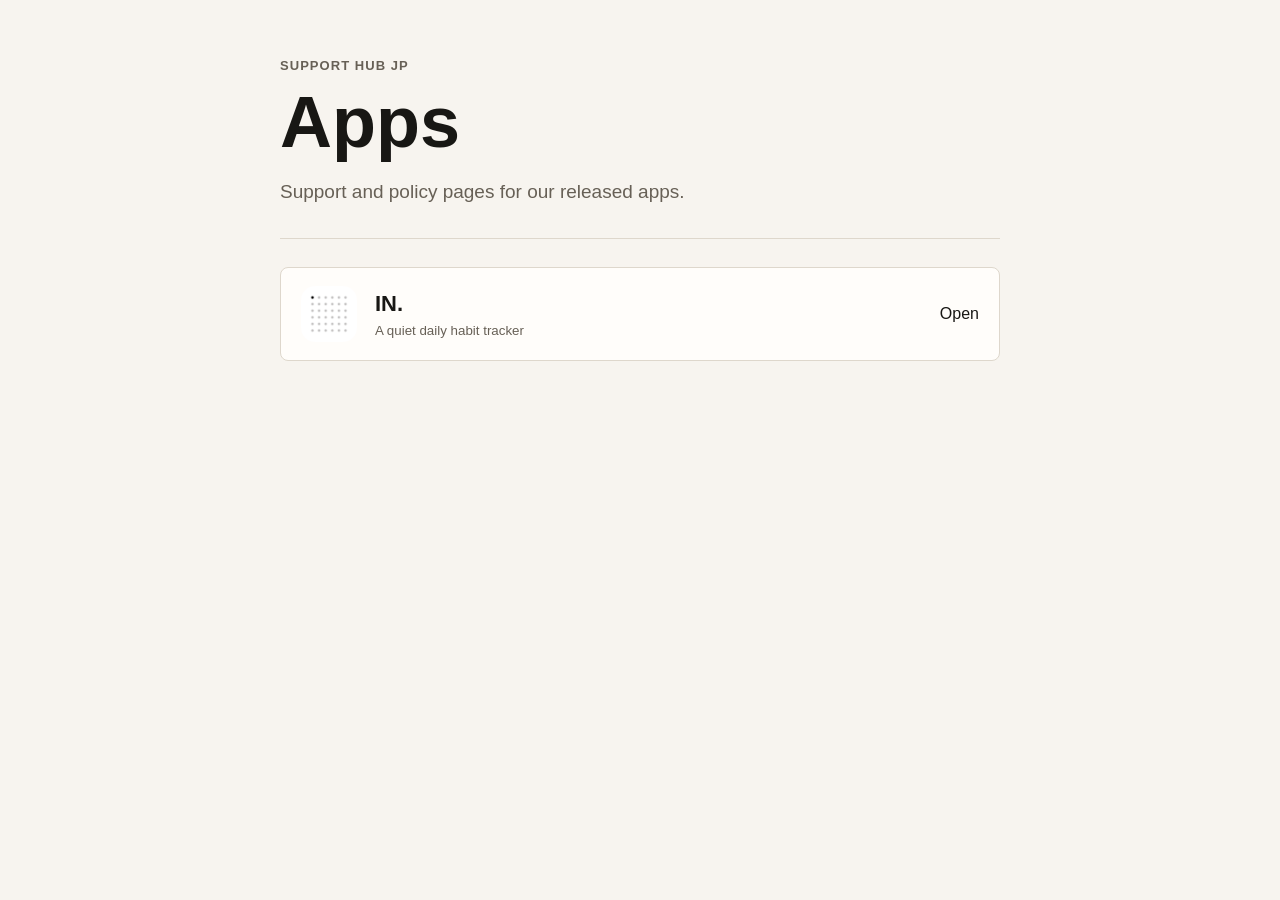
==== index.html @ 77921ec6 "Create public support pages" ====
<!doctype html>
<html lang="en">
<head>
  <meta charset="utf-8">
  <meta name="viewport" content="width=device-width, initial-scale=1">
  <title>Support Hub JP</title>
  <link rel="stylesheet" href="/styles.css">
</head>
<body>
  <main class="page">
    <section class="hero">
      <p class="eyebrow">Support Hub JP</p>
      <h1>Apps</h1>
      <p class="lead">Support and policy pages for our released apps.</p>
    </section>

    <section class="app-list" aria-label="Apps">
      <a class="app-link" href="/in/">
        <img src="/icon-in.png" alt="" class="app-icon">
        <span>
          <strong>IN.</strong>
          <small>A quiet daily habit tracker</small>
        </span>
        <span aria-hidden="true">Open</span>
      </a>
    </section>
  </main>
</body>
</html>
---- styles.css ----
:root {
  color-scheme: light dark;
  --bg: #f7f4ef;
  --text: #181714;
  --muted: #676056;
  --line: #ded7cc;
  --surface: #fffdfa;
  --accent: #2f6958;
}

@media (prefers-color-scheme: dark) {
  :root {
    --bg: #151413;
    --text: #f3eee7;
    --muted: #b7aea2;
    --line: #39342d;
    --surface: #1e1c19;
    --accent: #8cc7b4;
  }
}

* {
  box-sizing: border-box;
}

body {
  margin: 0;
  background: var(--bg);
  color: var(--text);
  font-family: -apple-system, BlinkMacSystemFont, "Segoe UI", sans-serif;
  line-height: 1.55;
}

a {
  color: var(--accent);
  text-decoration-thickness: 1px;
  text-underline-offset: 0.18em;
}

.page {
  width: min(720px, calc(100% - 40px));
  margin: 0 auto;
  padding: 56px 0 72px;
}

.breadcrumb {
  display: flex;
  gap: 8px;
  margin-bottom: 40px;
  color: var(--muted);
  font-size: 14px;
}

.hero {
  padding-bottom: 32px;
  border-bottom: 1px solid var(--line);
}

.eyebrow {
  margin: 0 0 12px;
  color: var(--muted);
  font-size: 13px;
  font-weight: 700;
  letter-spacing: 0.08em;
  text-transform: uppercase;
}

h1 {
  margin: 0;
  font-size: clamp(42px, 9vw, 72px);
  line-height: 0.95;
  letter-spacing: 0;
}

h2 {
  margin: 36px 0 12px;
  font-size: 20px;
  letter-spacing: 0;
}

.lead {
  max-width: 560px;
  margin: 20px 0 0;
  color: var(--muted);
  font-size: 19px;
}

.content {
  padding-top: 8px;
  font-size: 16px;
}

.content ul {
  padding-left: 22px;
}

.content li + li {
  margin-top: 10px;
}

.app-list {
  padding-top: 28px;
}

.app-link {
  display: flex;
  align-items: center;
  gap: 18px;
  min-height: 80px;
  padding: 18px 20px;
  border: 1px solid var(--line);
  border-radius: 8px;
  background: var(--surface);
  color: var(--text);
  text-decoration: none;
}

.app-link span:first-of-type {
  flex: 1;
}

.app-icon,
.hero-icon {
  display: block;
  width: 56px;
  height: 56px;
  border-radius: 14px;
}

.hero-icon {
  margin-bottom: 24px;
}

.app-link strong,
.app-link small {
  display: block;
}

.app-link strong {
  font-size: 22px;
}

.app-link small,
.updated {
  color: var(--muted);
}

.updated {
  margin-top: 36px;
  font-size: 14px;
}
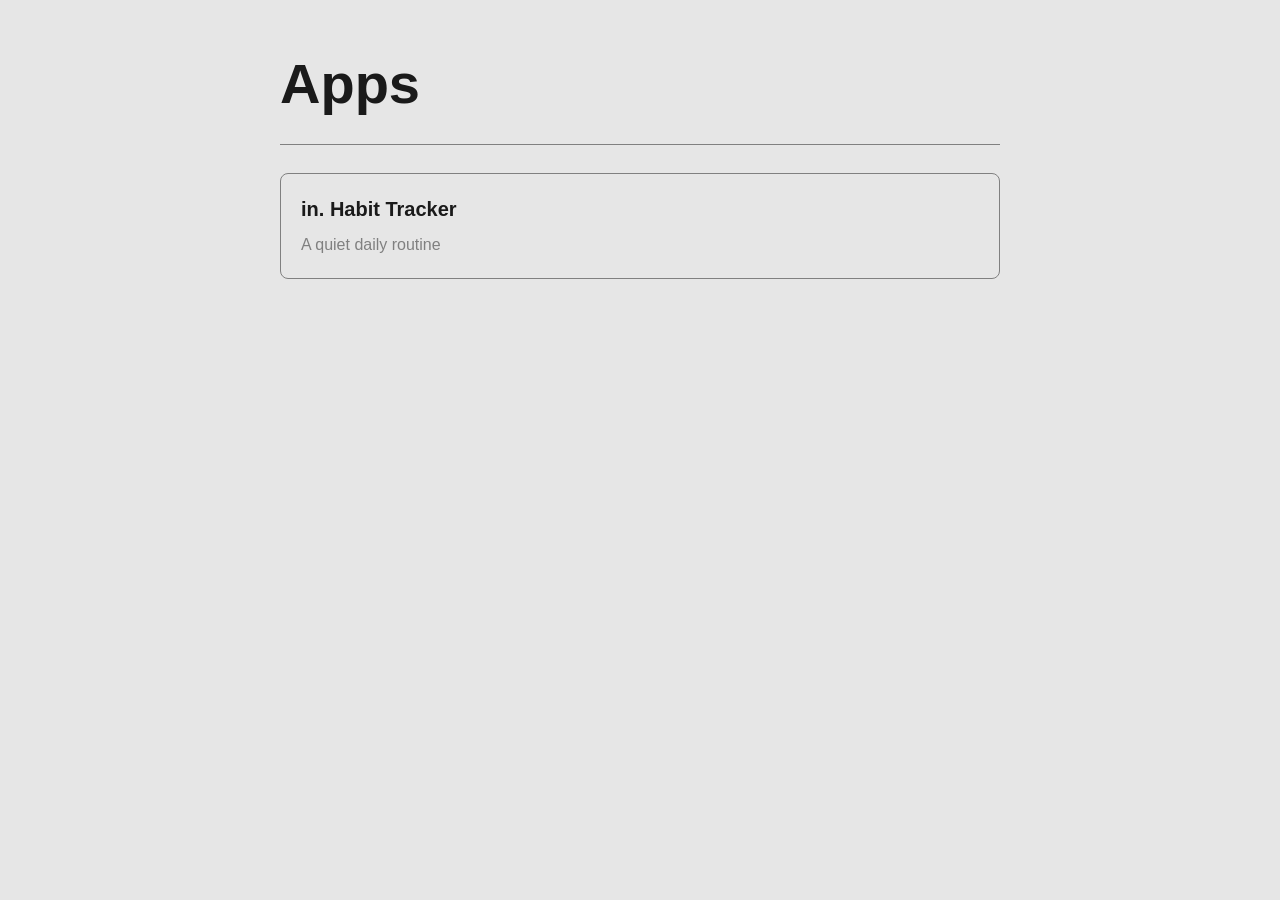
==== commit fd624125: "Simplify apps index page" ====
--- a/index.html
+++ b/index.html
@@ -3,26 +3,20 @@
 <head>
   <meta charset="utf-8">
   <meta name="viewport" content="width=device-width, initial-scale=1">
-  <title>Support Hub JP</title>
+  <title>Apps</title>
   <link rel="stylesheet" href="/styles.css">
 </head>
 <body>
-  <main class="page">
+  <main class="page apps-page">
     <section class="hero">
-      <p class="eyebrow">Support Hub JP</p>
       <h1>Apps</h1>
-      <p class="lead">Support and policy pages for our released apps.</p>
     </section>
 
     <section class="app-list" aria-label="Apps">
-      <a class="app-link" href="/in/">
-        <img src="/icon-in.png" alt="" class="app-icon">
-        <span>
-          <strong>IN.</strong>
-          <small>A quiet daily habit tracker</small>
-        </span>
-        <span aria-hidden="true">Open</span>
-      </a>
+      <article class="app-link">
+        <h2>in. Habit Tracker</h2>
+        <p>A quiet daily routine</p>
+      </article>
     </section>
   </main>
 </body>
--- a/styles.css
+++ b/styles.css
@@ -1,21 +1,16 @@
 :root {
   color-scheme: light dark;
-  --bg: #f7f4ef;
-  --text: #181714;
-  --muted: #676056;
-  --line: #ded7cc;
-  --surface: #fffdfa;
-  --accent: #2f6958;
+  --bg: #e6e6e6;
+  --text: #1a1a1a;
+  --muted: #808080;
+  --link: #0000ee;
 }
 
 @media (prefers-color-scheme: dark) {
   :root {
-    --bg: #151413;
-    --text: #f3eee7;
-    --muted: #b7aea2;
-    --line: #39342d;
-    --surface: #1e1c19;
-    --accent: #8cc7b4;
+    --bg: #1a1a1a;
+    --text: #e6e6e6;
+    --link: #8080f7;
   }
 }
 
@@ -32,9 +27,13 @@
 }
 
 a {
-  color: var(--accent);
+  color: var(--link);
   text-decoration-thickness: 1px;
   text-underline-offset: 0.18em;
+}
+
+a:hover {
+  text-decoration-thickness: 2px;
 }
 
 .page {
@@ -53,7 +52,7 @@
 
 .hero {
   padding-bottom: 32px;
-  border-bottom: 1px solid var(--line);
+  border-bottom: 1px solid var(--muted);
 }
 
 .eyebrow {
@@ -73,8 +72,15 @@
 }
 
 h2 {
-  margin: 36px 0 12px;
+  margin: 32px 0 16px;
   font-size: 20px;
+  letter-spacing: 0;
+}
+
+h3 {
+  margin: 24px 0 8px;
+  font-size: 16px;
+  line-height: 1.45;
   letter-spacing: 0;
 }
 
@@ -86,16 +92,60 @@
 }
 
 .content {
-  padding-top: 8px;
+  padding-top: 16px;
   font-size: 16px;
+  line-height: 1.65;
 }
 
 .content ul {
+  margin: 16px 0 24px;
   padding-left: 22px;
 }
 
 .content li + li {
-  margin-top: 10px;
+  margin-top: 8px;
+}
+
+.content hr {
+  margin: 48px 0 16px;
+  border: 0;
+  border-top: 1px solid var(--muted);
+}
+
+.policy-hero {
+  padding-bottom: 24px;
+}
+
+.policy-hero h1 {
+  font-size: 40px;
+  line-height: 1;
+}
+
+.apps-page h1 {
+  font-size: 56px;
+  line-height: 1;
+}
+
+.policy-hero .eyebrow {
+  font-size: 14px;
+  text-transform: none;
+}
+
+.language-label {
+  margin: 0 0 16px;
+  color: var(--muted);
+  font-size: 12px;
+  font-weight: 700;
+  letter-spacing: 0.08em;
+  text-transform: uppercase;
+}
+
+.section-start {
+  margin-bottom: 16px;
+}
+
+.language-label + h2 {
+  margin-top: 0;
 }
 
 .app-list {
@@ -103,49 +153,33 @@
 }
 
 .app-link {
-  display: flex;
-  align-items: center;
-  gap: 18px;
-  min-height: 80px;
-  padding: 18px 20px;
-  border: 1px solid var(--line);
+  padding: 20px;
+  border: 1px solid var(--muted);
   border-radius: 8px;
-  background: var(--surface);
+  background: var(--bg);
   color: var(--text);
-  text-decoration: none;
 }
 
-.app-link span:first-of-type {
-  flex: 1;
+.app-link h2 {
+  margin: 0 0 8px;
+  font-size: 20px;
 }
 
-.app-icon,
-.hero-icon {
-  display: block;
-  width: 56px;
-  height: 56px;
-  border-radius: 14px;
-}
-
-.hero-icon {
-  margin-bottom: 24px;
-}
-
-.app-link strong,
-.app-link small {
-  display: block;
-}
-
-.app-link strong {
-  font-size: 22px;
-}
-
-.app-link small,
+.app-link p,
 .updated {
   color: var(--muted);
 }
 
+.app-link p {
+  margin: 0;
+  font-size: 16px;
+}
+
 .updated {
-  margin-top: 36px;
+  margin: 32px 0 0;
   font-size: 14px;
 }
+
+.updated + hr {
+  margin-top: 32px;
+}
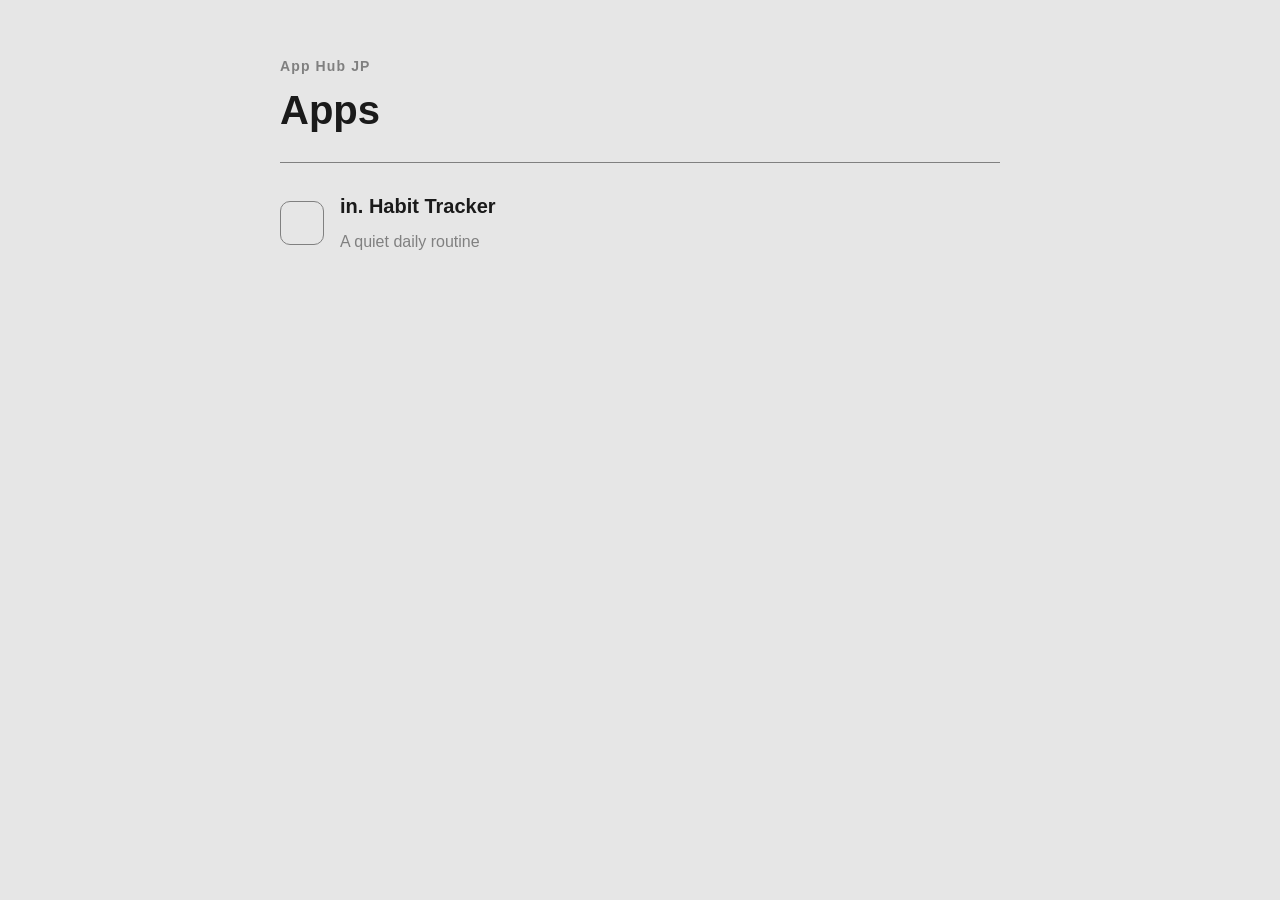
==== commit 947689fa: "Simplify app listing row" ====
--- a/index.html
+++ b/index.html
@@ -9,13 +9,17 @@
 <body>
   <main class="page apps-page">
     <section class="hero">
+      <p class="eyebrow">App Hub JP</p>
       <h1>Apps</h1>
     </section>
 
     <section class="app-list" aria-label="Apps">
-      <article class="app-link">
-        <h2>in. Habit Tracker</h2>
-        <p>A quiet daily routine</p>
+      <article class="app-item">
+        <span class="generic-app-icon" aria-hidden="true"></span>
+        <span>
+          <h2>in. Habit Tracker</h2>
+          <p>A quiet daily routine</p>
+        </span>
       </article>
     </section>
   </main>
--- a/styles.css
+++ b/styles.css
@@ -122,11 +122,12 @@
 }
 
 .apps-page h1 {
-  font-size: 56px;
+  font-size: 40px;
   line-height: 1;
 }
 
-.policy-hero .eyebrow {
+.policy-hero .eyebrow,
+.apps-page .eyebrow {
   font-size: 14px;
   text-transform: none;
 }
@@ -152,25 +153,32 @@
   padding-top: 28px;
 }
 
-.app-link {
-  padding: 20px;
-  border: 1px solid var(--muted);
-  border-radius: 8px;
-  background: var(--bg);
-  color: var(--text);
+.app-item {
+  display: flex;
+  align-items: center;
+  gap: 16px;
 }
 
-.app-link h2 {
+.generic-app-icon {
+  display: block;
+  width: 44px;
+  height: 44px;
+  flex: 0 0 auto;
+  border: 1px solid var(--muted);
+  border-radius: 10px;
+}
+
+.app-item h2 {
   margin: 0 0 8px;
   font-size: 20px;
 }
 
-.app-link p,
+.app-item p,
 .updated {
   color: var(--muted);
 }
 
-.app-link p {
+.app-item p {
   margin: 0;
   font-size: 16px;
 }
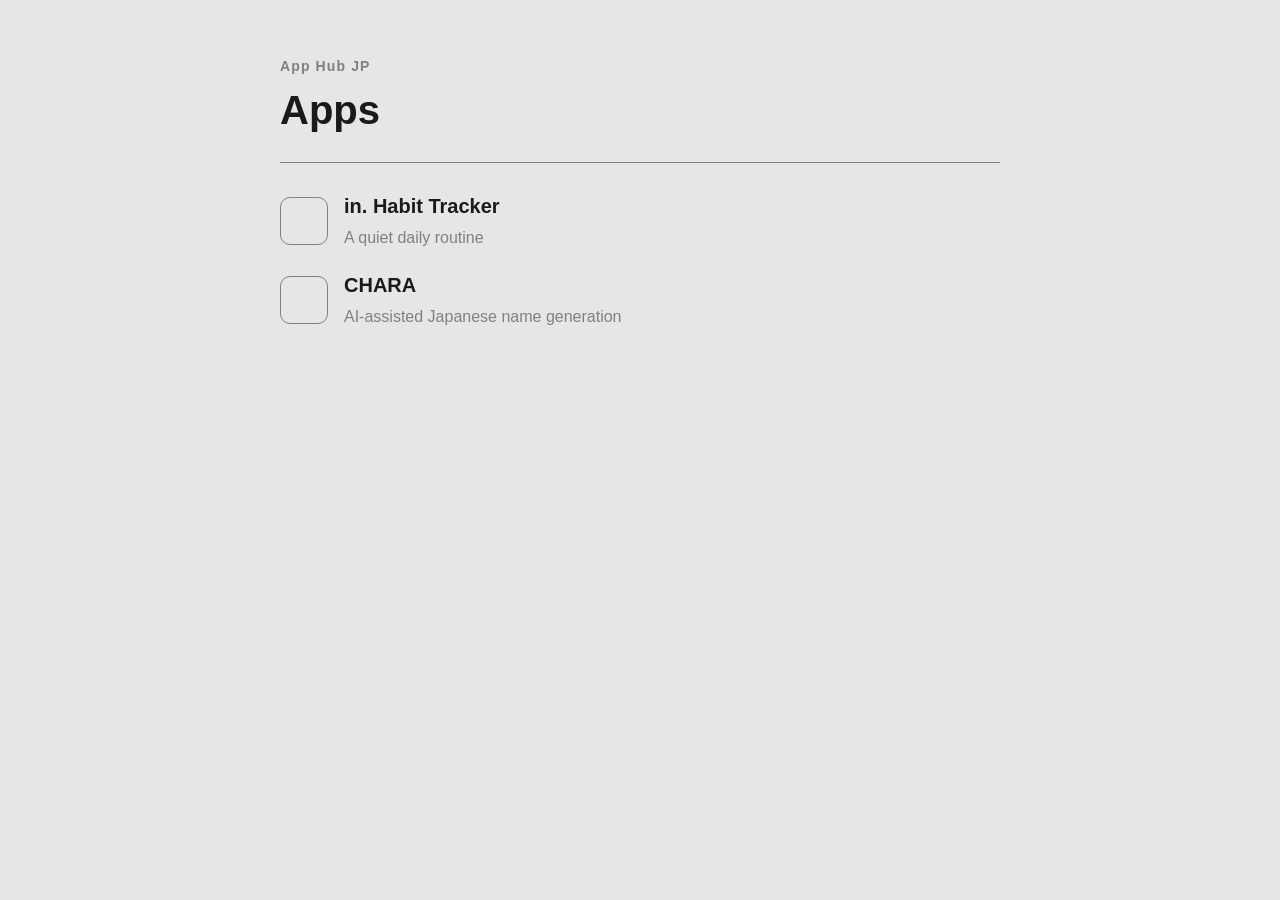
==== commit 7beb4add: "Add CHARA help and privacy pages" ====
--- a/index.html
+++ b/index.html
@@ -1,4 +1,4 @@
-<!doctype html>
+<!DOCTYPE html>
 <html lang="en">
 <head>
   <meta charset="utf-8">
@@ -14,13 +14,21 @@
     </section>
 
     <section class="app-list" aria-label="Apps">
-      <article class="app-item">
+      <a class="app-item" href="/in/help/">
         <span class="generic-app-icon" aria-hidden="true"></span>
-        <span>
+        <div>
           <h2>in. Habit Tracker</h2>
           <p>A quiet daily routine</p>
-        </span>
-      </article>
+        </div>
+      </a>
+
+      <a class="app-item" href="/chara/help/">
+        <span class="generic-app-icon" aria-hidden="true"></span>
+        <div>
+          <h2>CHARA</h2>
+          <p>AI-assisted Japanese name generation</p>
+        </div>
+      </a>
     </section>
   </main>
 </body>
--- a/styles.css
+++ b/styles.css
@@ -150,6 +150,8 @@
 }
 
 .app-list {
+  display: grid;
+  gap: 20px;
   padding-top: 28px;
 }
 
@@ -157,19 +159,21 @@
   display: flex;
   align-items: center;
   gap: 16px;
+  color: inherit;
+  text-decoration: none;
 }
 
 .generic-app-icon {
   display: block;
-  width: 44px;
-  height: 44px;
+  width: 48px;
+  height: 48px;
   flex: 0 0 auto;
   border: 1px solid var(--muted);
   border-radius: 10px;
 }
 
 .app-item h2 {
-  margin: 0 0 8px;
+  margin: 0 0 4px;
   font-size: 20px;
 }
 
